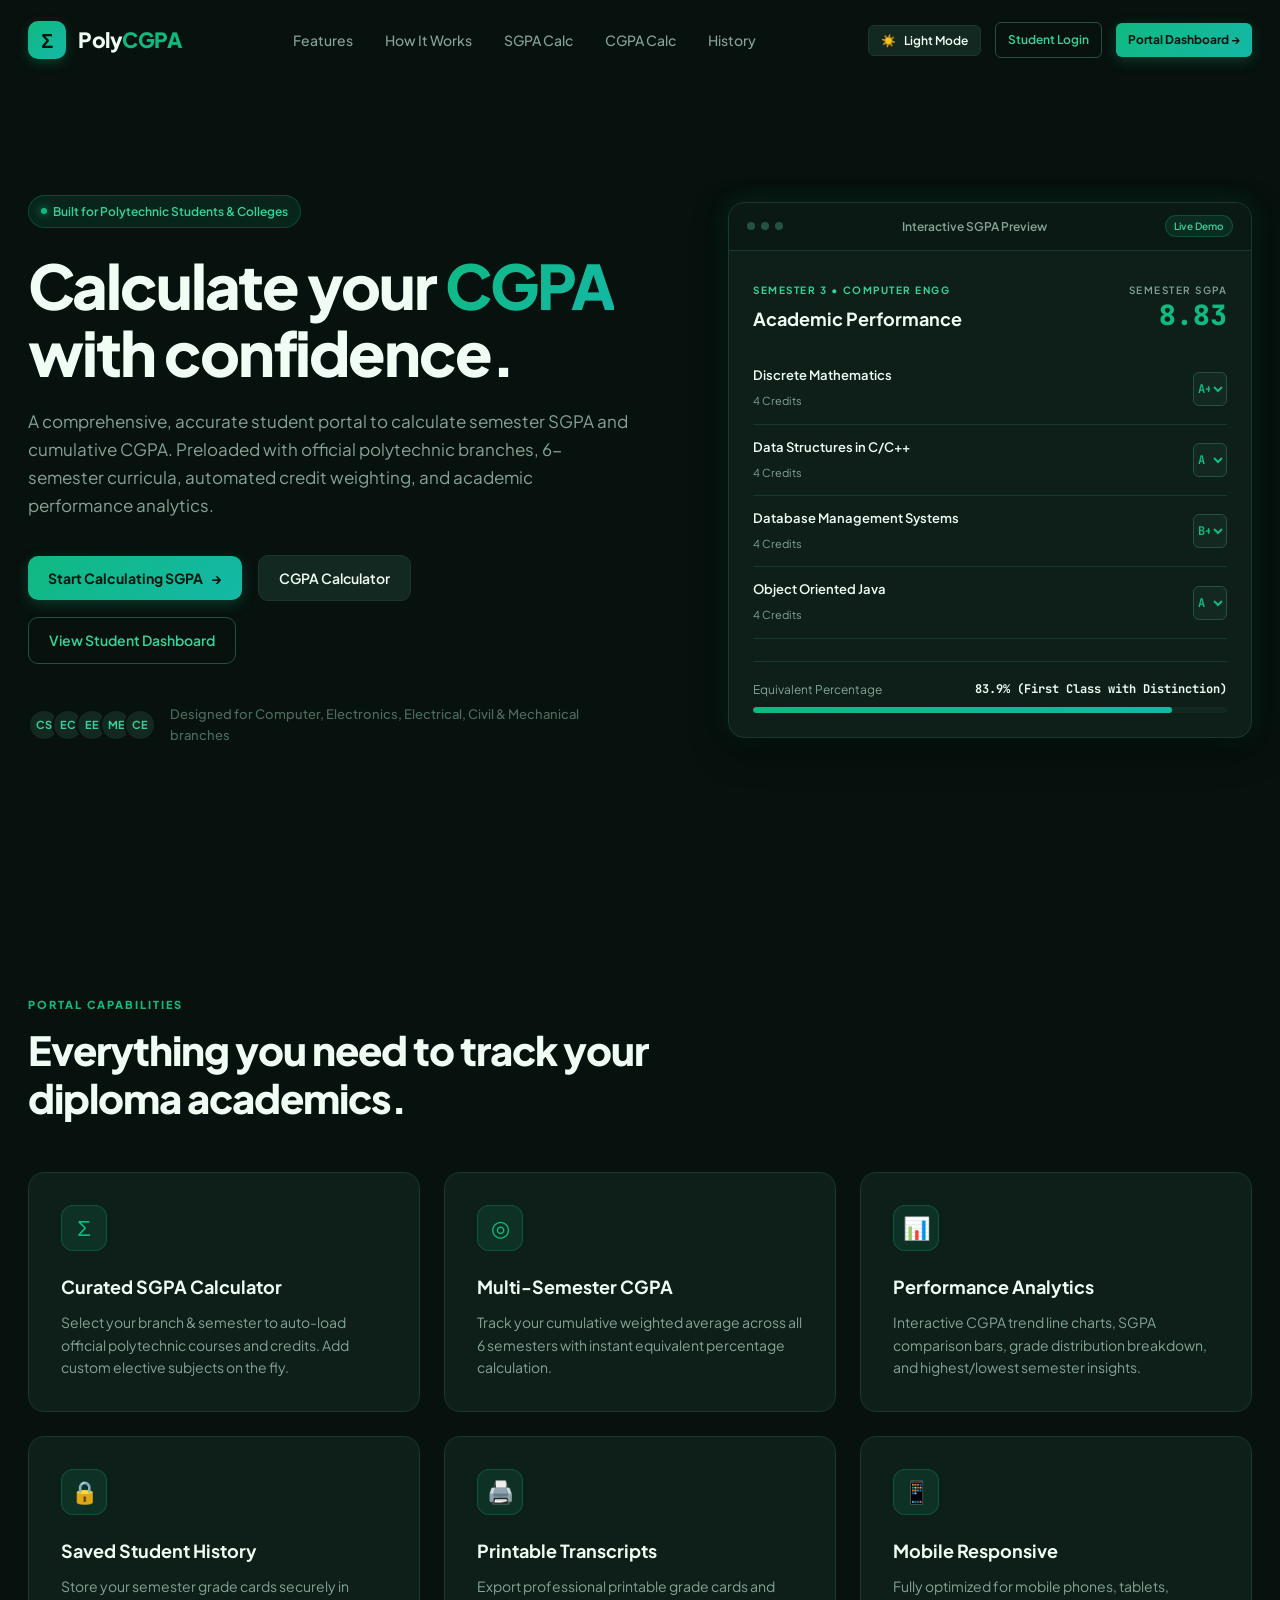
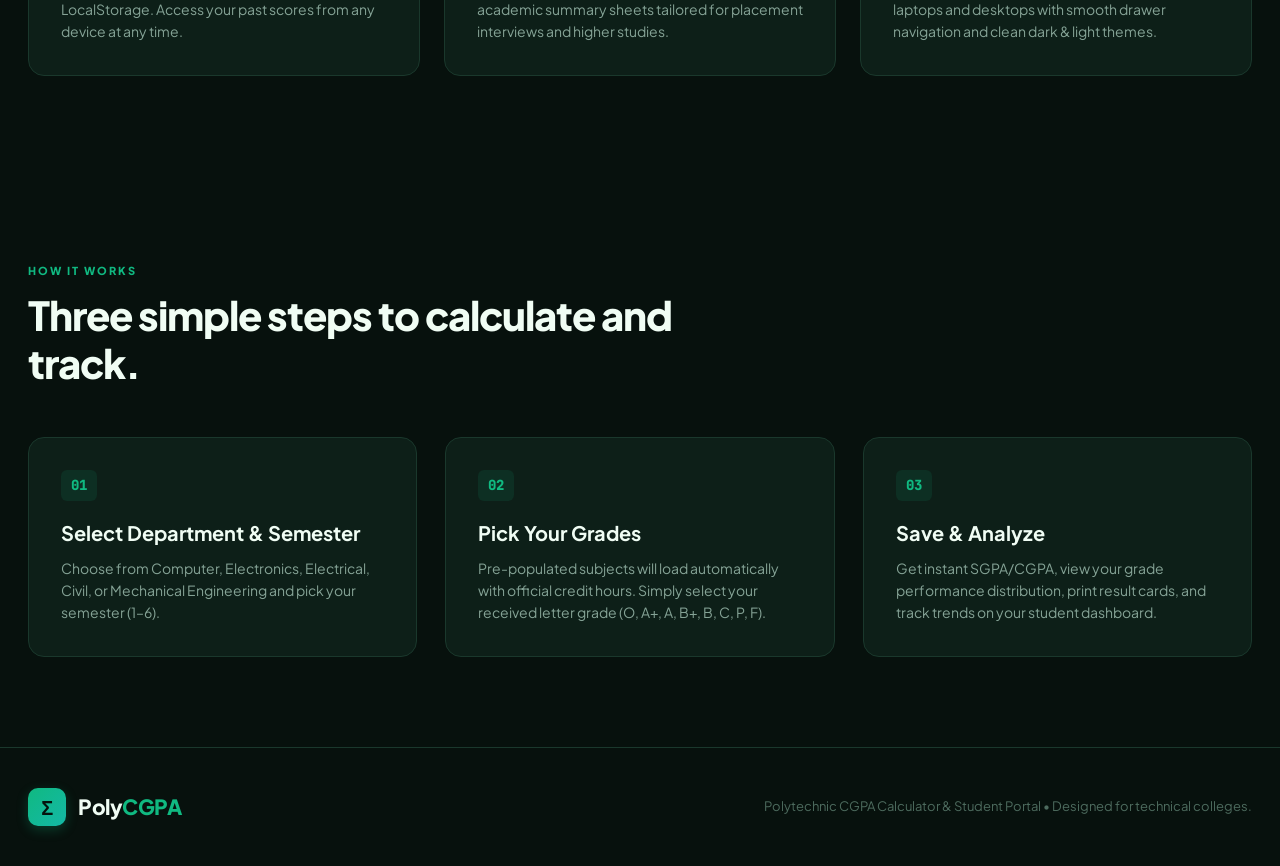
==== index.html @ 3e582099 "Initial commit" ====
<!DOCTYPE html>
<html lang="en">
<head>
    <meta charset="UTF-8">
    <meta name="viewport" content="width=device-width, initial-scale=1.0">
    <title>PolyCGPA — Polytechnic CGPA Calculator & Student Portal</title>
    <link rel="stylesheet" href="css/style.css">
    <link rel="stylesheet" href="css/dashboard.css">
</head>
<body>

    <!-- Navigation -->
    <header class="navbar">
        <a href="index.html" class="logo">
            <span class="logo-icon">Σ</span>
            <span>Poly<span>CGPA</span></span>
        </a>

        <nav>
            <a href="#features">Features</a>
            <a href="#how-it-works">How It Works</a>
            <a href="sgpa.html">SGPA Calc</a>
            <a href="cgpa.html">CGPA Calc</a>
            <a href="history.html">History</a>
        </nav>

        <div class="nav-actions">
            <button class="btn btn-secondary btn-sm theme-toggle-btn" title="Toggle Theme">
                <span>☀️</span> Light
            </button>
            <a href="login.html" class="btn btn-outline btn-sm">
                Student Login
            </a>
            <a href="dashboard.html" class="btn btn-primary btn-sm">
                Portal Dashboard →
            </a>
        </div>
    </header>

    <!-- Hero Section -->
    <main>
        <section class="hero">
            <div class="hero-content">
                <div class="badge">
                    <span class="dot"></span>
                    Built for Polytechnic Students & Colleges
                </div>

                <h1>
                    Calculate your
                    <span>CGPA</span>
                    with confidence.
                </h1>

                <p>
                    A comprehensive, accurate student portal to calculate semester SGPA and cumulative CGPA. 
                    Preloaded with official polytechnic branches, 6-semester curricula, automated credit weighting, 
                    and academic performance analytics.
                </p>

                <div class="hero-buttons">
                    <a href="sgpa.html" class="btn btn-primary">
                        Start Calculating SGPA <span>→</span>
                    </a>
                    <a href="cgpa.html" class="btn btn-secondary">
                        CGPA Calculator
                    </a>
                    <a href="dashboard.html" class="btn btn-outline">
                        View Student Dashboard
                    </a>
                </div>

                <div class="trust">
                    <div class="avatars">
                        <span>CS</span>
                        <span>EC</span>
                        <span>EE</span>
                        <span>ME</span>
                        <span>CE</span>
                    </div>
                    <p>Designed for Computer, Electronics, Electrical, Civil & Mechanical branches</p>
                </div>
            </div>

            <!-- Interactive Live Calculator Preview -->
            <div class="calculator-preview">
                <div class="window-top">
                    <div class="window-dots">
                        <span></span>
                        <span></span>
                        <span></span>
                    </div>
                    <span>Interactive SGPA Preview</span>
                    <span class="badge" style="padding: 2px 8px; font-size: 10px;">Live Demo</span>
                </div>

                <div class="preview-content">
                    <div class="preview-header">
                        <div>
                            <small>SEMESTER 3 • COMPUTER ENGG</small>
                            <h3>Academic Performance</h3>
                        </div>
                        <div class="sgpa">
                            <small>SEMESTER SGPA</small>
                            <strong id="previewSgpaValue">8.83</strong>
                        </div>
                    </div>

                    <div class="preview-subject">
                        <div>
                            <strong>Discrete Mathematics</strong>
                            <small>4 Credits</small>
                        </div>
                        <select class="preview-grade select-grade-preview" data-credits="4" style="background:var(--bg-card); color:var(--accent-emerald); border:1px solid var(--border-highlight); border-radius:6px; cursor:pointer;">
                            <option value="10" selected>A+ (10)</option>
                            <option value="9">A (9)</option>
                            <option value="8">B+ (8)</option>
                            <option value="7">B (7)</option>
                        </select>
                    </div>

                    <div class="preview-subject">
                        <div>
                            <strong>Data Structures in C/C++</strong>
                            <small>4 Credits</small>
                        </div>
                        <select class="preview-grade select-grade-preview" data-credits="4" style="background:var(--bg-card); color:var(--accent-emerald); border:1px solid var(--border-highlight); border-radius:6px; cursor:pointer;">
                            <option value="10">A+ (10)</option>
                            <option value="9" selected>A (9)</option>
                            <option value="8">B+ (8)</option>
                            <option value="7">B (7)</option>
                        </select>
                    </div>

                    <div class="preview-subject">
                        <div>
                            <strong>Database Management Systems</strong>
                            <small>4 Credits</small>
                        </div>
                        <select class="preview-grade select-grade-preview" data-credits="4" style="background:var(--bg-card); color:var(--accent-emerald); border:1px solid var(--border-highlight); border-radius:6px; cursor:pointer;">
                            <option value="10">A+ (10)</option>
                            <option value="9">A (9)</option>
                            <option value="8" selected>B+ (8)</option>
                            <option value="7">B (7)</option>
                        </select>
                    </div>

                    <div class="preview-subject">
                        <div>
                            <strong>Object Oriented Java</strong>
                            <small>4 Credits</small>
                        </div>
                        <select class="preview-grade select-grade-preview" data-credits="4" style="background:var(--bg-card); color:var(--accent-emerald); border:1px solid var(--border-highlight); border-radius:6px; cursor:pointer;">
                            <option value="10">A+ (10)</option>
                            <option value="9" selected>A (9)</option>
                            <option value="8">B+ (8)</option>
                            <option value="7">B (7)</option>
                        </select>
                    </div>

                    <div class="progress-area">
                        <div class="progress-info">
                            <span>Equivalent Percentage</span>
                            <strong id="previewPercentValue">83.9% (First Class with Distinction)</strong>
                        </div>
                        <div class="progress-bar-wrap">
                            <div class="progress-bar-fill" id="previewProgressBar" style="width: 88.3%;"></div>
                        </div>
                    </div>
                </div>
            </div>
        </section>

        <!-- Features Section -->
        <section class="features" id="features">
            <div class="section-heading">
                <span>PORTAL CAPABILITIES</span>
                <h2>Everything you need to track your diploma academics.</h2>
            </div>

            <div class="feature-grid">
                <article class="feature-card">
                    <div class="feature-icon">Σ</div>
                    <h3>Curated SGPA Calculator</h3>
                    <p>Select your branch & semester to auto-load official polytechnic courses and credits. Add custom elective subjects on the fly.</p>
                </article>

                <article class="feature-card">
                    <div class="feature-icon">◎</div>
                    <h3>Multi-Semester CGPA</h3>
                    <p>Track your cumulative weighted average across all 6 semesters with instant equivalent percentage calculation.</p>
                </article>

                <article class="feature-card">
                    <div class="feature-icon">📊</div>
                    <h3>Performance Analytics</h3>
                    <p>Interactive CGPA trend line charts, SGPA comparison bars, grade distribution breakdown, and highest/lowest semester insights.</p>
                </article>

                <article class="feature-card">
                    <div class="feature-icon">🔒</div>
                    <h3>Saved Student History</h3>
                    <p>Store your semester grade cards securely in LocalStorage. Access your past scores from any device at any time.</p>
                </article>

                <article class="feature-card">
                    <div class="feature-icon">🖨️</div>
                    <h3>Printable Transcripts</h3>
                    <p>Export professional printable grade cards and academic summary sheets tailored for placement interviews and higher studies.</p>
                </article>

                <article class="feature-card">
                    <div class="feature-icon">📱</div>
                    <h3>Mobile Responsive</h3>
                    <p>Fully optimized for mobile phones, tablets, laptops and desktops with smooth drawer navigation and clean dark & light themes.</p>
                </article>
            </div>
        </section>

        <!-- How It Works Section -->
        <section class="how-it-works" id="how-it-works">
            <div class="section-heading">
                <span>HOW IT WORKS</span>
                <h2>Three simple steps to calculate and track.</h2>
            </div>

            <div class="steps">
                <div class="step">
                    <div class="step-number">01</div>
                    <h3>Select Department & Semester</h3>
                    <p>Choose from Computer, Electronics, Electrical, Civil, or Mechanical Engineering and pick your semester (1–6).</p>
                </div>

                <div class="step">
                    <div class="step-number">02</div>
                    <h3>Pick Your Grades</h3>
                    <p>Pre-populated subjects will load automatically with official credit hours. Simply select your received letter grade (O, A+, A, B+, B, C, P, F).</p>
                </div>

                <div class="step">
                    <div class="step-number">03</div>
                    <h3>Save & Analyze</h3>
                    <p>Get instant SGPA/CGPA, view your grade performance distribution, print result cards, and track trends on your student dashboard.</p>
                </div>
            </div>
        </section>
    </main>

    <!-- Footer -->
    <footer>
        <div class="logo">
            <span class="logo-icon">Σ</span>
            <span>Poly<span>CGPA</span></span>
        </div>
        <p>Polytechnic CGPA Calculator & Student Portal • Designed for technical colleges.</p>
    </footer>

    <!-- Scripts -->
    <script src="data/departments.js"></script>
    <script src="data/grading.js"></script>
    <script src="data/subjects.js"></script>
    <script src="js/data.js"></script>
    <script src="js/calculator.js"></script>
    <script src="js/auth.js"></script>
    <script src="js/app.js"></script>

    <script>
        // Interactive live preview logic on landing page
        document.querySelectorAll('.select-grade-preview').forEach(select => {
            select.addEventListener('change', updateLandingPreview);
        });

        function updateLandingPreview() {
            let totalCredits = 0;
            let totalPoints = 0;
            document.querySelectorAll('.select-grade-preview').forEach(sel => {
                const credits = parseFloat(sel.getAttribute('data-credits')) || 4;
                const points = parseFloat(sel.value) || 0;
                totalCredits += credits;
                totalPoints += (credits * points);
            });

            const sgpa = (totalPoints / totalCredits).toFixed(2);
            const percent = (sgpa * 9.5).toFixed(1);
            const academicClass = DataService.getClass(sgpa);

            document.getElementById('previewSgpaValue').textContent = sgpa;
            document.getElementById('previewPercentValue').textContent = `${percent}% (${academicClass})`;
            document.getElementById('previewProgressBar').style.width = `${Math.min(100, sgpa * 10)}%`;
        }
    </script>
</body>
</html>
---- css/style.css ----
@import url('https://fonts.googleapis.com/css2?family=Plus+Jakarta+Sans:wght@400;500;600;700;800&family=JetBrains+Mono:wght@500;700&display=swap');

/* =============================================================
   DESIGN TOKENS & COLOR THEME
   Strict Emerald Polytechnic Palette:
   #07110D (Dark Canvas)
   #0D1F18 (Dark Surface & Sidebar)
   #10B981 (Primary Emerald Accent)
   #14B8A6 (Secondary Teal Accent)
   #F0FDF4 (Light Mint Text & Highlights)
============================================================= */

:root {
    --bg-dark: #07110D;
    --bg-surface: #0D1F18;
    --bg-card: #122820;
    --bg-card-hover: #163329;
    --bg-input: #0a1712;
    
    --accent-emerald: #10B981;
    --accent-emerald-light: #34D399;
    --accent-emerald-glow: rgba(16, 185, 129, 0.25);
    --accent-teal: #14B8A6;
    --accent-teal-glow: rgba(20, 184, 166, 0.2);
    
    --text-main: #F0FDF4;
    --text-muted: #85A396;
    --text-dim: #4D6B5E;
    
    --border-color: #1A382C;
    --border-highlight: #245240;
    
    --success: #10B981;
    --warning: #F59E0B;
    --danger: #EF4444;
    --info: #14B8A6;

    --font-main: 'Plus Jakarta Sans', -apple-system, BlinkMacSystemFont, sans-serif;
    --font-mono: 'JetBrains Mono', monospace;
    --radius-sm: 6px;
    --radius-md: 10px;
    --radius-lg: 16px;
    --radius-full: 9999px;
    --shadow-card: 0 12px 36px -4px rgba(0, 0, 0, 0.6);
    --shadow-glow: 0 0 25px rgba(16, 185, 129, 0.15);
}

[data-theme="light"] {
    --bg-dark: #F4FBF7;
    --bg-surface: #FFFFFF;
    --bg-card: #EAF7EE;
    --bg-card-hover: #DCF2E4;
    --bg-input: #FFFFFF;
    
    --accent-emerald: #059669;
    --accent-emerald-light: #10B981;
    --accent-emerald-glow: rgba(5, 150, 105, 0.15);
    --accent-teal: #0D9488;
    
    --text-main: #062C1B;
    --text-muted: #2E5C49;
    --text-dim: #608F7A;
    
    --border-color: #CFE9D8;
    --border-highlight: #A3D8B6;
    --shadow-card: 0 10px 25px rgba(6, 44, 27, 0.08);
}

/* =============================================================
   RESET & BASE
============================================================= */

* {
    margin: 0;
    padding: 0;
    box-sizing: border-box;
}

html {
    scroll-behavior: smooth;
}

body {
    font-family: var(--font-main);
    background-color: var(--bg-dark);
    color: var(--text-main);
    line-height: 1.6;
    min-height: 100vh;
    overflow-x: hidden;
    -webkit-font-smoothing: antialiased;
}

a {
    color: inherit;
    text-decoration: none;
}

button, input, select, textarea {
    font-family: inherit;
}

/* =============================================================
   SHARED BUTTONS & BADGES
============================================================= */

.btn {
    display: inline-flex;
    align-items: center;
    justify-content: center;
    gap: 8px;
    font-weight: 600;
    font-size: 14px;
    padding: 11px 20px;
    border-radius: var(--radius-md);
    cursor: pointer;
    border: none;
    transition: all 0.2s cubic-bezier(0.16, 1, 0.3, 1);
}

.btn-primary {
    background: linear-gradient(135deg, var(--accent-emerald), var(--accent-teal));
    color: #04140D;
    font-weight: 700;
    box-shadow: 0 4px 14px var(--accent-emerald-glow);
}

.btn-primary:hover {
    transform: translateY(-2px);
    box-shadow: 0 6px 20px var(--accent-emerald-glow);
    filter: brightness(1.08);
}

.btn-secondary {
    background: var(--bg-card);
    color: var(--text-main);
    border: 1px solid var(--border-color);
}

.btn-secondary:hover {
    background: var(--bg-card-hover);
    border-color: var(--border-highlight);
    color: var(--text-main);
}

.btn-outline {
    background: transparent;
    color: var(--accent-emerald-light);
    border: 1px solid var(--border-highlight);
}

.btn-outline:hover {
    background: rgba(16, 185, 129, 0.1);
    border-color: var(--accent-emerald);
}

.btn-danger {
    background: rgba(239, 68, 68, 0.15);
    color: #F87171;
    border: 1px solid rgba(239, 68, 68, 0.3);
}

.btn-danger:hover {
    background: rgba(239, 68, 68, 0.25);
    border-color: #EF4444;
}

.btn-sm {
    padding: 7px 12px;
    font-size: 12px;
    border-radius: var(--radius-sm);
}

.badge {
    display: inline-flex;
    align-items: center;
    gap: 6px;
    padding: 6px 12px;
    border-radius: var(--radius-full);
    font-size: 12px;
    font-weight: 600;
    background: rgba(16, 185, 129, 0.12);
    border: 1px solid rgba(16, 185, 129, 0.25);
    color: var(--accent-emerald-light);
}

.badge .dot {
    width: 6px;
    height: 6px;
    border-radius: 50%;
    background: var(--accent-emerald);
    box-shadow: 0 0 8px var(--accent-emerald);
}

/* =============================================================
   LANDING NAVBAR
============================================================= */

.navbar {
    width: 100%;
    max-width: 1280px;
    margin: 0 auto;
    height: 80px;
    display: flex;
    align-items: center;
    justify-content: space-between;
    padding: 0 28px;
    position: relative;
    z-index: 50;
}

.logo {
    display: flex;
    align-items: center;
    gap: 12px;
    font-size: 21px;
    font-weight: 800;
    letter-spacing: -0.5px;
    color: var(--text-main);
}

.logo-icon {
    width: 38px;
    height: 38px;
    display: flex;
    align-items: center;
    justify-content: center;
    border-radius: 10px;
    background: linear-gradient(135deg, var(--accent-emerald), var(--accent-teal));
    color: #04140D;
    font-size: 20px;
    font-weight: 900;
    box-shadow: 0 4px 12px var(--accent-emerald-glow);
}

.logo span span {
    color: var(--accent-emerald);
}

.navbar nav {
    display: flex;
    align-items: center;
    gap: 32px;
}

.navbar nav a {
    color: var(--text-muted);
    font-size: 14px;
    font-weight: 500;
    transition: color 0.2s;
}

.navbar nav a:hover {
    color: var(--text-main);
}

.nav-actions {
    display: flex;
    align-items: center;
    gap: 14px;
}

/* =============================================================
   HERO SECTION
============================================================= */

.hero {
    max-width: 1280px;
    min-height: calc(100vh - 80px);
    margin: 0 auto;
    padding: 40px 28px 80px;
    display: grid;
    grid-template-columns: 1.1fr 0.9fr;
    align-items: center;
    gap: 60px;
}

.hero-content {
    max-width: 600px;
}

.hero h1 {
    margin-top: 24px;
    font-size: clamp(40px, 4.8vw, 62px);
    font-weight: 800;
    line-height: 1.1;
    letter-spacing: -2px;
    color: var(--text-main);
}

.hero h1 span {
    background: linear-gradient(135deg, var(--accent-emerald), var(--accent-teal));
    -webkit-background-clip: text;
    -webkit-text-fill-color: transparent;
}

.hero-content > p {
    margin-top: 20px;
    color: var(--text-muted);
    font-size: 17px;
    line-height: 1.65;
}

.hero-buttons {
    margin-top: 36px;
    display: flex;
    align-items: center;
    gap: 16px;
    flex-wrap: wrap;
}

.trust {
    display: flex;
    align-items: center;
    margin-top: 40px;
    gap: 14px;
}

.trust p {
    color: var(--text-dim);
    font-size: 13px;
    font-weight: 500;
}

.avatars {
    display: flex;
}

.avatars span {
    width: 32px;
    height: 32px;
    margin-left: -8px;
    display: flex;
    align-items: center;
    justify-content: center;
    border: 2px solid var(--bg-dark);
    border-radius: 50%;
    background: var(--bg-card);
    color: var(--accent-emerald-light);
    font-size: 11px;
    font-weight: 700;
}

.avatars span:first-child {
    margin-left: 0;
}

/* =============================================================
   CALCULATOR PREVIEW WIDGET
============================================================= */

.calculator-preview {
    width: 100%;
    border: 1px solid var(--border-color);
    border-radius: var(--radius-lg);
    overflow: hidden;
    background: var(--bg-surface);
    box-shadow: var(--shadow-card), var(--shadow-glow);
    position: relative;
}

.window-top {
    height: 48px;
    display: flex;
    align-items: center;
    justify-content: space-between;
    padding: 0 18px;
    border-bottom: 1px solid var(--border-color);
    background: rgba(7, 17, 13, 0.4);
    color: var(--text-muted);
    font-size: 12px;
    font-weight: 600;
}

.window-dots {
    display: flex;
    gap: 6px;
}

.window-dots span {
    width: 8px;
    height: 8px;
    border-radius: 50%;
    background: var(--border-highlight);
}

.preview-content {
    padding: 24px;
}

.preview-header {
    display: flex;
    justify-content: space-between;
    align-items: flex-start;
    margin-bottom: 20px;
}

.preview-header small {
    color: var(--accent-emerald-light);
    font-size: 10px;
    font-weight: 700;
    letter-spacing: 1.5px;
}

.preview-header h3 {
    margin-top: 4px;
    font-size: 18px;
    font-weight: 700;
}

.sgpa {
    text-align: right;
}

.sgpa small {
    color: var(--text-muted);
    font-size: 10px;
    font-weight: 600;
}

.sgpa strong {
    display: block;
    color: var(--accent-emerald);
    font-family: var(--font-mono);
    font-size: 28px;
    font-weight: 800;
    line-height: 1;
}

.preview-subject {
    display: flex;
    justify-content: space-between;
    align-items: center;
    padding: 12px 0;
    border-bottom: 1px solid var(--border-color);
}

.preview-subject:last-of-type {
    border-bottom: none;
}

.preview-subject strong {
    display: block;
    font-size: 13px;
    font-weight: 600;
}

.preview-subject small {
    color: var(--text-muted);
    font-size: 11px;
}

.preview-grade {
    width: 34px;
    height: 34px;
    display: flex;
    align-items: center;
    justify-content: center;
    border-radius: 8px;
    background: var(--bg-card);
    border: 1px solid var(--border-highlight);
    color: var(--accent-emerald);
    font-family: var(--font-mono);
    font-size: 12px;
    font-weight: 700;
}

.progress-area {
    margin-top: 22px;
    padding-top: 18px;
    border-top: 1px solid var(--border-color);
}

.progress-info {
    display: flex;
    justify-content: space-between;
    color: var(--text-muted);
    font-size: 12px;
}

.progress-info strong {
    color: var(--text-main);
    font-family: var(--font-mono);
}

.progress-bar-wrap {
    height: 6px;
    margin-top: 8px;
    overflow: hidden;
    border-radius: var(--radius-full);
    background: var(--bg-card);
}

.progress-bar-fill {
    height: 100%;
    border-radius: var(--radius-full);
    background: linear-gradient(90deg, var(--accent-emerald), var(--accent-teal));
    transition: width 0.6s ease;
}

/* =============================================================
   SECTIONS: FEATURES & HOW IT WORKS
============================================================= */

.features, .how-it-works {
    max-width: 1280px;
    margin: 0 auto;
    padding: 90px 28px;
}

.section-heading {
    max-width: 650px;
    margin-bottom: 50px;
}

.section-heading > span {
    color: var(--accent-emerald);
    font-size: 11px;
    font-weight: 800;
    letter-spacing: 2px;
}

.section-heading h2 {
    margin-top: 10px;
    font-size: clamp(28px, 3.5vw, 40px);
    font-weight: 800;
    letter-spacing: -1px;
    line-height: 1.2;
}

.feature-grid {
    display: grid;
    grid-template-columns: repeat(3, 1fr);
    gap: 24px;
}

.feature-card {
    padding: 32px;
    border: 1px solid var(--border-color);
    border-radius: var(--radius-lg);
    background: var(--bg-surface);
    transition: all 0.25s ease;
}

.feature-card:hover {
    transform: translateY(-4px);
    border-color: var(--border-highlight);
    box-shadow: var(--shadow-glow);
}

.feature-icon {
    width: 46px;
    height: 46px;
    display: flex;
    align-items: center;
    justify-content: center;
    margin-bottom: 22px;
    border-radius: 12px;
    background: rgba(16, 185, 129, 0.12);
    border: 1px solid rgba(16, 185, 129, 0.25);
    color: var(--accent-emerald);
    font-size: 22px;
}

.feature-card h3 {
    font-size: 18px;
    font-weight: 700;
    margin-bottom: 10px;
}

.feature-card p {
    color: var(--text-muted);
    font-size: 14px;
    line-height: 1.6;
}

.steps {
    display: grid;
    grid-template-columns: repeat(3, 1fr);
    gap: 28px;
}

.step {
    padding: 32px;
    border-radius: var(--radius-lg);
    background: var(--bg-surface);
    border: 1px solid var(--border-color);
    position: relative;
}

.step-number {
    font-family: var(--font-mono);
    font-size: 14px;
    font-weight: 800;
    color: var(--accent-emerald);
    margin-bottom: 16px;
    display: inline-block;
    padding: 4px 10px;
    background: rgba(16, 185, 129, 0.1);
    border-radius: var(--radius-sm);
}

.step h3 {
    font-size: 20px;
    font-weight: 700;
    margin-bottom: 8px;
}

.step p {
    color: var(--text-muted);
    font-size: 14px;
}

/* =============================================================
   FOOTER
============================================================= */

footer {
    max-width: 1280px;
    margin: 0 auto;
    padding: 40px 28px;
    display: flex;
    align-items: center;
    justify-content: space-between;
    border-top: 1px solid var(--border-color);
}

footer p {
    color: var(--text-dim);
    font-size: 13px;
}

/* =============================================================
   TOAST NOTIFICATIONS
============================================================= */

.toast-container {
    position: fixed;
    bottom: 24px;
    right: 24px;
    z-index: 9999;
    display: flex;
    flex-direction: column;
    gap: 10px;
    pointer-events: none;
}

.toast {
    display: flex;
    align-items: center;
    gap: 12px;
    padding: 12px 18px;
    border-radius: var(--radius-md);
    background: var(--bg-card);
    border: 1px solid var(--border-highlight);
    color: var(--text-main);
    box-shadow: var(--shadow-card);
    font-size: 13px;
    font-weight: 600;
    transform: translateY(20px);
    opacity: 0;
    transition: all 0.25s ease;
    pointer-events: auto;
}

.toast.show {
    transform: translateY(0);
    opacity: 1;
}

.toast-success .toast-icon { color: var(--accent-emerald); }
.toast-error .toast-icon { color: var(--danger); }
.toast-warning .toast-icon { color: var(--warning); }
.toast-info .toast-icon { color: var(--info); }

/* =============================================================
   RESPONSIVE (Landing)
============================================================= */

@media (max-width: 960px) {
    .hero {
        grid-template-columns: 1fr;
        padding-top: 30px;
        gap: 40px;
    }
    
    .feature-grid, .steps {
        grid-template-columns: 1fr;
    }
    
    .navbar nav {
        display: none;
    }
}

@media (max-width: 600px) {
    .navbar {
        padding: 0 18px;
    }
    .hero {
        padding: 20px 18px 60px;
    }
    footer {
        flex-direction: column;
        gap: 16px;
        text-align: center;
    }
}
---- css/dashboard.css ----
/* =============================================================
   STUDENT PORTAL & DASHBOARD STYLING
============================================================= */

.portal-layout {
    display: flex;
    min-height: 100vh;
    background-color: var(--bg-dark);
}

/* =============================================================
   SIDEBAR NAVIGATION
============================================================= */

.portal-sidebar {
    width: 260px;
    background-color: var(--bg-surface);
    border-right: 1px solid var(--border-color);
    display: flex;
    flex-direction: column;
    justify-content: space-between;
    position: sticky;
    top: 0;
    height: 100vh;
    z-index: 100;
    transition: transform 0.3s cubic-bezier(0.16, 1, 0.3, 1);
}

.sidebar-header {
    padding: 24px 20px;
    border-bottom: 1px solid var(--border-color);
}

.sidebar-menu {
    padding: 20px 14px;
    flex: 1;
    overflow-y: auto;
    display: flex;
    flex-direction: column;
    gap: 6px;
}

.sidebar-menu-title {
    font-size: 11px;
    font-weight: 800;
    letter-spacing: 1.5px;
    color: var(--text-dim);
    padding: 8px 12px 4px;
    text-transform: uppercase;
}

.sidebar-link {
    display: flex;
    align-items: center;
    gap: 12px;
    padding: 11px 14px;
    border-radius: var(--radius-md);
    color: var(--text-muted);
    font-size: 14px;
    font-weight: 600;
    transition: all 0.2s ease;
}

.sidebar-link .link-icon {
    font-size: 18px;
    display: flex;
    align-items: center;
    justify-content: center;
    width: 24px;
}

.sidebar-link:hover {
    background: var(--bg-card);
    color: var(--text-main);
}

.sidebar-link.active {
    background: linear-gradient(135deg, rgba(16, 185, 129, 0.15), rgba(20, 184, 166, 0.08));
    color: var(--accent-emerald);
    border: 1px solid rgba(16, 185, 129, 0.3);
}

.sidebar-footer {
    padding: 18px 14px;
    border-top: 1px solid var(--border-color);
    background: rgba(7, 17, 13, 0.5);
}

.student-badge-card {
    display: flex;
    align-items: center;
    gap: 12px;
    padding: 8px;
    border-radius: var(--radius-md);
    background: var(--bg-card);
    border: 1px solid var(--border-color);
    cursor: pointer;
}

.student-badge-card:hover {
    border-color: var(--border-highlight);
}

.user-avatar {
    width: 38px;
    height: 38px;
    border-radius: 50%;
    background: linear-gradient(135deg, var(--accent-emerald), var(--accent-teal));
    color: #04140D;
    display: flex;
    align-items: center;
    justify-content: center;
    font-weight: 800;
    font-size: 14px;
    flex-shrink: 0;
}

.student-badge-info {
    overflow: hidden;
}

.student-badge-info strong {
    display: block;
    font-size: 13px;
    font-weight: 700;
    white-space: nowrap;
    overflow: hidden;
    text-overflow: ellipsis;
}

.student-badge-info small {
    display: block;
    font-size: 11px;
    color: var(--text-muted);
    white-space: nowrap;
    overflow: hidden;
    text-overflow: ellipsis;
}

/* =============================================================
   MAIN VIEWPORT & TOPBAR
============================================================= */

.portal-main {
    flex: 1;
    display: flex;
    flex-direction: column;
    min-width: 0;
}

.portal-topbar {
    height: 72px;
    padding: 0 32px;
    background: var(--bg-surface);
    border-bottom: 1px solid var(--border-color);
    display: flex;
    align-items: center;
    justify-content: space-between;
    position: sticky;
    top: 0;
    z-index: 90;
}

.topbar-left {
    display: flex;
    align-items: center;
    gap: 16px;
}

.topbar-title h2 {
    font-size: 18px;
    font-weight: 800;
    letter-spacing: -0.3px;
}

.topbar-title p {
    font-size: 12px;
    color: var(--text-muted);
}

.mobile-toggle-btn {
    display: none;
    background: transparent;
    border: 1px solid var(--border-color);
    color: var(--text-main);
    width: 38px;
    height: 38px;
    border-radius: var(--radius-md);
    cursor: pointer;
    align-items: center;
    justify-content: center;
    font-size: 18px;
}

.topbar-actions {
    display: flex;
    align-items: center;
    gap: 12px;
}

.portal-content {
    padding: 32px;
    flex: 1;
    max-width: 1300px;
    width: 100%;
    margin: 0 auto;
}

/* =============================================================
   METRICS & STATS GRID
============================================================= */

.stats-grid {
    display: grid;
    grid-template-columns: repeat(4, 1fr);
    gap: 20px;
    margin-bottom: 28px;
}

.stat-card {
    background: var(--bg-surface);
    border: 1px solid var(--border-color);
    border-radius: var(--radius-lg);
    padding: 22px;
    display: flex;
    flex-direction: column;
    justify-content: space-between;
    transition: transform 0.2s ease, border-color 0.2s ease;
}

.stat-card:hover {
    transform: translateY(-2px);
    border-color: var(--border-highlight);
}

.stat-card-header {
    display: flex;
    align-items: center;
    justify-content: space-between;
    margin-bottom: 12px;
}

.stat-label {
    font-size: 12px;
    font-weight: 700;
    color: var(--text-muted);
    text-transform: uppercase;
    letter-spacing: 0.5px;
}

.stat-icon {
    width: 32px;
    height: 32px;
    border-radius: 8px;
    display: flex;
    align-items: center;
    justify-content: center;
    font-size: 16px;
    background: rgba(16, 185, 129, 0.1);
    color: var(--accent-emerald);
}

.stat-value {
    font-size: 32px;
    font-weight: 800;
    font-family: var(--font-mono);
    color: var(--text-main);
    line-height: 1.1;
}

.stat-value.highlight {
    color: var(--accent-emerald);
}

.stat-foot {
    margin-top: 10px;
    font-size: 12px;
    color: var(--text-muted);
    display: flex;
    align-items: center;
    gap: 6px;
}

.stat-foot .trend-up {
    color: var(--accent-emerald-light);
    font-weight: 700;
}

/* =============================================================
   ACADEMIC PROGRESS BAR CARD
============================================================= */

.progress-banner-card {
    background: linear-gradient(135deg, rgba(16, 185, 129, 0.08), rgba(20, 184, 166, 0.04)), var(--bg-surface);
    border: 1px solid rgba(16, 185, 129, 0.25);
    border-radius: var(--radius-lg);
    padding: 24px;
    margin-bottom: 28px;
}

.progress-banner-header {
    display: flex;
    justify-content: space-between;
    align-items: center;
    margin-bottom: 14px;
}

.progress-banner-header h3 {
    font-size: 16px;
    font-weight: 700;
}

.progress-banner-bar {
    height: 10px;
    background: var(--bg-card);
    border-radius: var(--radius-full);
    overflow: hidden;
    position: relative;
}

.progress-banner-fill {
    height: 100%;
    background: linear-gradient(90deg, var(--accent-emerald), var(--accent-teal));
    border-radius: var(--radius-full);
    transition: width 0.8s cubic-bezier(0.16, 1, 0.3, 1);
}

.progress-semesters-labels {
    display: flex;
    justify-content: space-between;
    margin-top: 10px;
    font-size: 11px;
    font-weight: 600;
    color: var(--text-muted);
}

.progress-semesters-labels span.completed {
    color: var(--accent-emerald);
}

/* =============================================================
   PORTAL CARDS & TABLES
============================================================= */

.content-card {
    background: var(--bg-surface);
    border: 1px solid var(--border-color);
    border-radius: var(--radius-lg);
    padding: 26px;
    margin-bottom: 28px;
}

.card-header-flex {
    display: flex;
    align-items: center;
    justify-content: space-between;
    margin-bottom: 22px;
    flex-wrap: wrap;
    gap: 12px;
}

.card-title {
    font-size: 17px;
    font-weight: 700;
}

.card-subtitle {
    font-size: 13px;
    color: var(--text-muted);
    margin-top: 2px;
}

/* Data Table */
.table-responsive {
    overflow-x: auto;
    width: 100%;
}

.data-table {
    width: 100%;
    border-collapse: collapse;
    text-align: left;
    font-size: 14px;
}

.data-table th {
    padding: 12px 16px;
    background: var(--bg-input);
    color: var(--text-muted);
    font-weight: 700;
    font-size: 12px;
    text-transform: uppercase;
    letter-spacing: 0.5px;
    border-bottom: 1px solid var(--border-color);
}

.data-table td {
    padding: 14px 16px;
    border-bottom: 1px solid var(--border-color);
    color: var(--text-main);
}

.data-table tr:hover td {
    background: rgba(16, 185, 129, 0.03);
}

.badge-grade {
    display: inline-block;
    padding: 4px 10px;
    border-radius: var(--radius-sm);
    font-family: var(--font-mono);
    font-size: 12px;
    font-weight: 700;
    text-align: center;
}

/* Grade Colors */
.grade-O, .grade-A_PLUS { background: rgba(16, 185, 129, 0.15); color: #10B981; border: 1px solid rgba(16, 185, 129, 0.3); }
.grade-A { background: rgba(20, 184, 166, 0.15); color: #14B8A6; border: 1px solid rgba(20, 184, 166, 0.3); }
.grade-B_PLUS { background: rgba(6, 182, 212, 0.15); color: #06B6D4; border: 1px solid rgba(6, 182, 212, 0.3); }
.grade-B { background: rgba(59, 130, 246, 0.15); color: #60A5FA; border: 1px solid rgba(59, 130, 246, 0.3); }
.grade-C { background: rgba(245, 158, 11, 0.15); color: #F59E0B; border: 1px solid rgba(245, 158, 11, 0.3); }
.grade-P, .grade-D { background: rgba(234, 179, 8, 0.15); color: #FACC15; border: 1px solid rgba(234, 179, 8, 0.3); }
.grade-F { background: rgba(239, 68, 68, 0.15); color: #EF4444; border: 1px solid rgba(239, 68, 68, 0.3); }

/* =============================================================
   SELECTION BAR (Department & Semester)
============================================================= */

.selection-bar {
    display: grid;
    grid-template-columns: 1fr 1fr;
    gap: 18px;
    padding: 20px;
    background: var(--bg-card);
    border-radius: var(--radius-lg);
    border: 1px solid var(--border-color);
    margin-bottom: 24px;
}

.selection-bar label {
    display: block;
    font-size: 12px;
    font-weight: 700;
    color: var(--text-muted);
    text-transform: uppercase;
    letter-spacing: 0.5px;
    margin-bottom: 8px;
}

/* Calculator Table Inputs */
.calc-table-wrap {
    margin-top: 14px;
}

.table-subject-input {
    width: 100%;
    padding: 8px 12px;
    background: var(--bg-input);
    border: 1px solid var(--border-color);
    border-radius: var(--radius-sm);
    color: var(--text-main);
    font-size: 13px;
}

.table-subject-input:focus {
    outline: none;
    border-color: var(--accent-emerald);
}

.calc-actions-bar {
    display: flex;
    justify-content: space-between;
    align-items: center;
    margin-top: 24px;
    flex-wrap: wrap;
    gap: 14px;
}

/* =============================================================
   RESULT SUMMARY CARD (Modal & Embedded)
============================================================= */

.result-card-container {
    background: var(--bg-card);
    border: 1px solid rgba(16, 185, 129, 0.3);
    border-radius: var(--radius-lg);
    padding: 28px;
    box-shadow: var(--shadow-card), 0 0 30px rgba(16, 185, 129, 0.1);
}

.result-hero {
    text-align: center;
    padding-bottom: 24px;
    border-bottom: 1px solid var(--border-color);
    margin-bottom: 24px;
}

.result-hero small {
    font-size: 12px;
    font-weight: 800;
    letter-spacing: 2px;
    color: var(--accent-emerald);
    text-transform: uppercase;
}

.result-hero .result-score {
    font-size: 54px;
    font-weight: 900;
    font-family: var(--font-mono);
    color: var(--text-main);
    margin: 8px 0;
    line-height: 1;
}

.result-hero .result-class {
    display: inline-block;
    padding: 4px 14px;
    background: rgba(16, 185, 129, 0.15);
    color: var(--accent-emerald);
    border-radius: var(--radius-full);
    font-size: 13px;
    font-weight: 700;
}

.result-grid-summary {
    display: grid;
    grid-template-columns: repeat(3, 1fr);
    gap: 14px;
    margin-bottom: 24px;
    text-align: center;
}

.result-stat-box {
    background: var(--bg-surface);
    padding: 14px;
    border-radius: var(--radius-md);
    border: 1px solid var(--border-color);
}

.result-stat-box span {
    display: block;
    font-size: 11px;
    color: var(--text-muted);
    font-weight: 600;
    text-transform: uppercase;
}

.result-stat-box strong {
    font-size: 18px;
    font-weight: 800;
    font-family: var(--font-mono);
}

.grade-dist-bar {
    margin-bottom: 24px;
}

.grade-dist-bar h4 {
    font-size: 13px;
    font-weight: 700;
    margin-bottom: 12px;
    color: var(--text-muted);
}

.dist-row {
    display: flex;
    align-items: center;
    gap: 12px;
    margin-bottom: 8px;
    font-size: 12px;
}

.dist-label {
    width: 32px;
    font-weight: 700;
    font-family: var(--font-mono);
}

.dist-track {
    flex: 1;
    height: 8px;
    background: var(--bg-surface);
    border-radius: var(--radius-full);
    overflow: hidden;
}

.dist-fill {
    height: 100%;
    background: var(--accent-emerald);
    border-radius: var(--radius-full);
}

.dist-count {
    width: 24px;
    text-align: right;
    color: var(--text-muted);
    font-weight: 700;
}

/* =============================================================
   ANALYTICS & CHARTS
============================================================= */

.analytics-charts-grid {
    display: grid;
    grid-template-columns: 1.2fr 0.8fr;
    gap: 24px;
    margin-bottom: 28px;
}

.chart-wrapper {
    position: relative;
    width: 100%;
    min-height: 280px;
    display: flex;
    align-items: center;
    justify-content: center;
}

canvas.analytics-canvas {
    width: 100% !important;
    height: 280px !important;
}

/* =============================================================
   MODAL COMPONENT
============================================================= */

.modal {
    position: fixed;
    top: 0;
    left: 0;
    width: 100vw;
    height: 100vh;
    background: rgba(4, 12, 9, 0.75);
    backdrop-filter: blur(6px);
    z-index: 1000;
    display: none;
    align-items: center;
    justify-content: center;
    padding: 20px;
}

.modal.active {
    display: flex;
}

.modal-dialog {
    background: var(--bg-surface);
    border: 1px solid var(--border-highlight);
    border-radius: var(--radius-lg);
    box-shadow: var(--shadow-card), var(--shadow-glow);
    max-width: 580px;
    width: 100%;
    max-height: 90vh;
    overflow-y: auto;
    position: relative;
    animation: modalPop 0.25s cubic-bezier(0.16, 1, 0.3, 1);
}

@keyframes modalPop {
    from { transform: scale(0.94); opacity: 0; }
    to { transform: scale(1); opacity: 1; }
}

.modal-header {
    padding: 20px 24px;
    border-bottom: 1px solid var(--border-color);
    display: flex;
    align-items: center;
    justify-content: space-between;
}

.modal-header h3 {
    font-size: 17px;
    font-weight: 700;
}

.modal-close-btn {
    background: transparent;
    border: none;
    color: var(--text-muted);
    font-size: 20px;
    cursor: pointer;
}

.modal-close-btn:hover {
    color: var(--text-main);
}

.modal-body {
    padding: 24px;
}

.modal-footer {
    padding: 16px 24px;
    border-top: 1px solid var(--border-color);
    display: flex;
    justify-content: flex-end;
    gap: 12px;
    background: rgba(7, 17, 13, 0.4);
}

/* Sidebar Backdrop */
.sidebar-backdrop {
    display: none;
    position: fixed;
    top: 0;
    left: 0;
    width: 100vw;
    height: 100vh;
    background: rgba(0, 0, 0, 0.6);
    z-index: 95;
}

.sidebar-backdrop.show {
    display: block;
}

/* =============================================================
   PRINT STYLES (@media print)
============================================================= */

@media print {
    body {
        background: #FFFFFF !important;
        color: #000000 !important;
    }
    .portal-sidebar, .portal-topbar, .btn, .calc-actions-bar, .no-print, .selection-bar {
        display: none !important;
    }
    .portal-main, .portal-content {
        padding: 0 !important;
        margin: 0 !important;
        max-width: 100% !important;
    }
    .content-card, .result-card-container {
        border: 1px solid #CCCCCC !important;
        background: #FFFFFF !important;
        box-shadow: none !important;
        color: #000000 !important;
    }
    .data-table th, .data-table td {
        color: #000000 !important;
        border-bottom: 1px solid #DDDDDD !important;
        background: #FFFFFF !important;
    }
    .result-hero .result-score {
        color: #059669 !important;
    }
    .print-header {
        display: block !important;
        text-align: center;
        margin-bottom: 20px;
        padding-bottom: 10px;
        border-bottom: 2px solid #333333;
    }
}

.print-header {
    display: none;
}

/* =============================================================
   RESPONSIVE (Portal)
============================================================= */

@media (max-width: 1024px) {
    .stats-grid {
        grid-template-columns: repeat(2, 1fr);
    }
    .analytics-charts-grid {
        grid-template-columns: 1fr;
    }
}

@media (max-width: 768px) {
    .portal-sidebar {
        position: fixed;
        left: 0;
        top: 0;
        transform: translateX(-100%);
    }
    .portal-sidebar.open {
        transform: translateX(0);
    }
    .mobile-toggle-btn {
        display: flex;
    }
    .portal-topbar {
        padding: 0 18px;
    }
    .portal-content {
        padding: 20px 16px;
    }
    .stats-grid {
        grid-template-columns: 1fr;
    }
    .selection-bar {
        grid-template-columns: 1fr;
    }
}
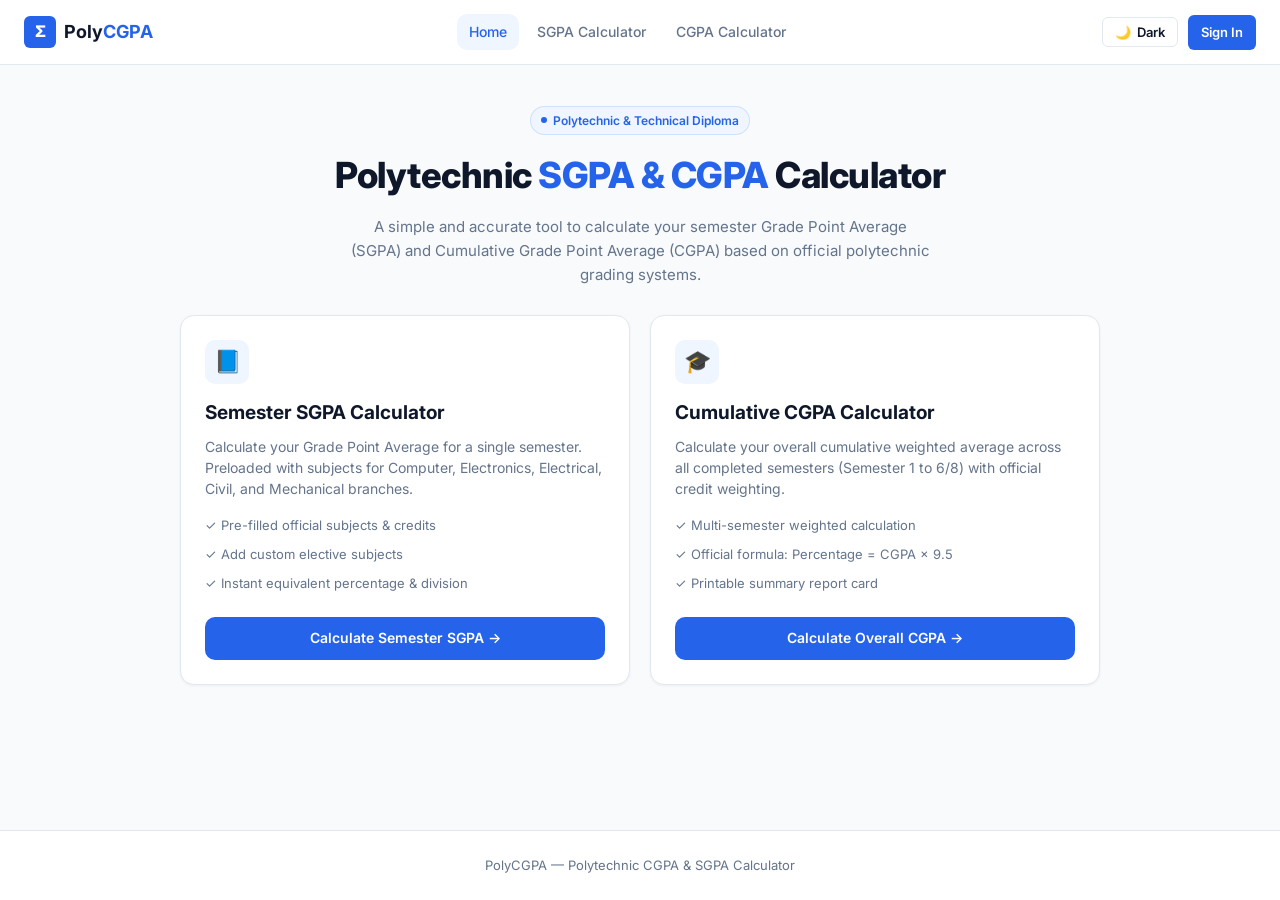
==== commit 9daaeae0: "Update and Clean up project structuer" ====
--- a/index.html
+++ b/index.html
@@ -1,293 +1,104 @@
 <!DOCTYPE html>
 <html lang="en">
 <head>
-    <meta charset="UTF-8">
     <meta name="viewport" content="width=device-width, initial-scale=1.0">
-    <title>PolyCGPA — Polytechnic CGPA Calculator & Student Portal</title>
+    <title>PolyCGPA — Polytechnic SGPA & CGPA Calculator</title>
     <link rel="stylesheet" href="css/style.css">
-    <link rel="stylesheet" href="css/dashboard.css">
 </head>
 <body>
 
-    <!-- Navigation -->
+    <!-- Navigation Header -->
     <header class="navbar">
         <a href="index.html" class="logo">
             <span class="logo-icon">Σ</span>
             <span>Poly<span>CGPA</span></span>
         </a>
 
-        <nav>
-            <a href="#features">Features</a>
-            <a href="#how-it-works">How It Works</a>
-            <a href="sgpa.html">SGPA Calc</a>
-            <a href="cgpa.html">CGPA Calc</a>
-            <a href="history.html">History</a>
+        <nav class="nav-links">
+            <a href="index.html" class="nav-link active">Home</a>
+            <a href="sgpa.html" class="nav-link">SGPA Calculator</a>
+            <a href="cgpa.html" class="nav-link">CGPA Calculator</a>
         </nav>
 
         <div class="nav-actions">
-            <button class="btn btn-secondary btn-sm theme-toggle-btn" title="Toggle Theme">
-                <span>☀️</span> Light
+            <button class="btn btn-secondary btn-sm theme-toggle-btn" title="Toggle Dark/Light Mode">
+                <span>🌙</span> Dark
             </button>
-            <a href="login.html" class="btn btn-outline btn-sm">
-                Student Login
-            </a>
-            <a href="dashboard.html" class="btn btn-primary btn-sm">
-                Portal Dashboard →
-            </a>
+            <div id="navAuthContainer"></div>
         </div>
     </header>
 
-    <!-- Hero Section -->
-    <main>
+    <!-- Main Content -->
+    <main class="container">
+        <!-- Hero Section -->
         <section class="hero">
-            <div class="hero-content">
-                <div class="badge">
-                    <span class="dot"></span>
-                    Built for Polytechnic Students & Colleges
+            <div class="hero-badge">
+                <span class="badge">
+                    <span class="dot"></span> Polytechnic & Technical Diploma
+                </span>
+            </div>
+            <h1>Polytechnic <span>SGPA & CGPA</span> Calculator</h1>
+            <p>
+                A simple and accurate tool to calculate your semester Grade Point Average (SGPA) 
+                and Cumulative Grade Point Average (CGPA) based on official polytechnic grading systems.
+            </p>
+        </section>
+
+        <!-- Two Main Calculator Option Cards -->
+        <section class="grid-2">
+            <!-- SGPA Card -->
+            <div class="card" style="display: flex; flex-direction: column; justify-content: space-between;">
+                <div>
+                    <div class="card-icon">
+                        📘
+                    </div>
+                    <h2 class="card-title" style="font-size: 19px; margin-bottom: 8px;">Semester SGPA Calculator</h2>
+                    <p class="card-sub" style="font-size: 14px; line-height: 1.5; margin-bottom: 16px;">
+                        Calculate your Grade Point Average for a single semester. Preloaded with subjects for Computer, Electronics, Electrical, Civil, and Mechanical branches.
+                    </p>
+                    <ul class="feature-list">
+                        <li>✓ Pre-filled official subjects & credits</li>
+                        <li>✓ Add custom elective subjects</li>
+                        <li>✓ Instant equivalent percentage & division</li>
+                    </ul>
                 </div>
-
-                <h1>
-                    Calculate your
-                    <span>CGPA</span>
-                    with confidence.
-                </h1>
-
-                <p>
-                    A comprehensive, accurate student portal to calculate semester SGPA and cumulative CGPA. 
-                    Preloaded with official polytechnic branches, 6-semester curricula, automated credit weighting, 
-                    and academic performance analytics.
-                </p>
-
-                <div class="hero-buttons">
-                    <a href="sgpa.html" class="btn btn-primary">
-                        Start Calculating SGPA <span>→</span>
-                    </a>
-                    <a href="cgpa.html" class="btn btn-secondary">
-                        CGPA Calculator
-                    </a>
-                    <a href="dashboard.html" class="btn btn-outline">
-                        View Student Dashboard
-                    </a>
-                </div>
-
-                <div class="trust">
-                    <div class="avatars">
-                        <span>CS</span>
-                        <span>EC</span>
-                        <span>EE</span>
-                        <span>ME</span>
-                        <span>CE</span>
-                    </div>
-                    <p>Designed for Computer, Electronics, Electrical, Civil & Mechanical branches</p>
-                </div>
+                <a href="sgpa.html" class="btn btn-primary" style="width: 100%;">
+                    Calculate Semester SGPA →
+                </a>
             </div>
 
-            <!-- Interactive Live Calculator Preview -->
-            <div class="calculator-preview">
-                <div class="window-top">
-                    <div class="window-dots">
-                        <span></span>
-                        <span></span>
-                        <span></span>
+            <!-- CGPA Card -->
+            <div class="card" style="display: flex; flex-direction: column; justify-content: space-between;">
+                <div>
+                    <div class="card-icon">
+                        🎓
                     </div>
-                    <span>Interactive SGPA Preview</span>
-                    <span class="badge" style="padding: 2px 8px; font-size: 10px;">Live Demo</span>
+                    <h2 class="card-title" style="font-size: 19px; margin-bottom: 8px;">Cumulative CGPA Calculator</h2>
+                    <p class="card-sub" style="font-size: 14px; line-height: 1.5; margin-bottom: 16px;">
+                        Calculate your overall cumulative weighted average across all completed semesters (Semester 1 to 6/8) with official credit weighting.
+                    </p>
+                    <ul class="feature-list">
+                        <li>✓ Multi-semester weighted calculation</li>
+                        <li>✓ Official formula: Percentage = CGPA × 9.5</li>
+                        <li>✓ Printable summary report card</li>
+                    </ul>
                 </div>
-
-                <div class="preview-content">
-                    <div class="preview-header">
-                        <div>
-                            <small>SEMESTER 3 • COMPUTER ENGG</small>
-                            <h3>Academic Performance</h3>
-                        </div>
-                        <div class="sgpa">
-                            <small>SEMESTER SGPA</small>
-                            <strong id="previewSgpaValue">8.83</strong>
-                        </div>
-                    </div>
-
-                    <div class="preview-subject">
-                        <div>
-                            <strong>Discrete Mathematics</strong>
-                            <small>4 Credits</small>
-                        </div>
-                        <select class="preview-grade select-grade-preview" data-credits="4" style="background:var(--bg-card); color:var(--accent-emerald); border:1px solid var(--border-highlight); border-radius:6px; cursor:pointer;">
-                            <option value="10" selected>A+ (10)</option>
-                            <option value="9">A (9)</option>
-                            <option value="8">B+ (8)</option>
-                            <option value="7">B (7)</option>
-                        </select>
-                    </div>
-
-                    <div class="preview-subject">
-                        <div>
-                            <strong>Data Structures in C/C++</strong>
-                            <small>4 Credits</small>
-                        </div>
-                        <select class="preview-grade select-grade-preview" data-credits="4" style="background:var(--bg-card); color:var(--accent-emerald); border:1px solid var(--border-highlight); border-radius:6px; cursor:pointer;">
-                            <option value="10">A+ (10)</option>
-                            <option value="9" selected>A (9)</option>
-                            <option value="8">B+ (8)</option>
-                            <option value="7">B (7)</option>
-                        </select>
-                    </div>
-
-                    <div class="preview-subject">
-                        <div>
-                            <strong>Database Management Systems</strong>
-                            <small>4 Credits</small>
-                        </div>
-                        <select class="preview-grade select-grade-preview" data-credits="4" style="background:var(--bg-card); color:var(--accent-emerald); border:1px solid var(--border-highlight); border-radius:6px; cursor:pointer;">
-                            <option value="10">A+ (10)</option>
-                            <option value="9">A (9)</option>
-                            <option value="8" selected>B+ (8)</option>
-                            <option value="7">B (7)</option>
-                        </select>
-                    </div>
-
-                    <div class="preview-subject">
-                        <div>
-                            <strong>Object Oriented Java</strong>
-                            <small>4 Credits</small>
-                        </div>
-                        <select class="preview-grade select-grade-preview" data-credits="4" style="background:var(--bg-card); color:var(--accent-emerald); border:1px solid var(--border-highlight); border-radius:6px; cursor:pointer;">
-                            <option value="10">A+ (10)</option>
-                            <option value="9" selected>A (9)</option>
-                            <option value="8">B+ (8)</option>
-                            <option value="7">B (7)</option>
-                        </select>
-                    </div>
-
-                    <div class="progress-area">
-                        <div class="progress-info">
-                            <span>Equivalent Percentage</span>
-                            <strong id="previewPercentValue">83.9% (First Class with Distinction)</strong>
-                        </div>
-                        <div class="progress-bar-wrap">
-                            <div class="progress-bar-fill" id="previewProgressBar" style="width: 88.3%;"></div>
-                        </div>
-                    </div>
-                </div>
+                <a href="cgpa.html" class="btn btn-primary" style="width: 100%;">
+                    Calculate Overall CGPA →
+                </a>
             </div>
         </section>
 
-        <!-- Features Section -->
-        <section class="features" id="features">
-            <div class="section-heading">
-                <span>PORTAL CAPABILITIES</span>
-                <h2>Everything you need to track your diploma academics.</h2>
-            </div>
-
-            <div class="feature-grid">
-                <article class="feature-card">
-                    <div class="feature-icon">Σ</div>
-                    <h3>Curated SGPA Calculator</h3>
-                    <p>Select your branch & semester to auto-load official polytechnic courses and credits. Add custom elective subjects on the fly.</p>
-                </article>
-
-                <article class="feature-card">
-                    <div class="feature-icon">◎</div>
-                    <h3>Multi-Semester CGPA</h3>
-                    <p>Track your cumulative weighted average across all 6 semesters with instant equivalent percentage calculation.</p>
-                </article>
-
-                <article class="feature-card">
-                    <div class="feature-icon">📊</div>
-                    <h3>Performance Analytics</h3>
-                    <p>Interactive CGPA trend line charts, SGPA comparison bars, grade distribution breakdown, and highest/lowest semester insights.</p>
-                </article>
-
-                <article class="feature-card">
-                    <div class="feature-icon">🔒</div>
-                    <h3>Saved Student History</h3>
-                    <p>Store your semester grade cards securely in LocalStorage. Access your past scores from any device at any time.</p>
-                </article>
-
-                <article class="feature-card">
-                    <div class="feature-icon">🖨️</div>
-                    <h3>Printable Transcripts</h3>
-                    <p>Export professional printable grade cards and academic summary sheets tailored for placement interviews and higher studies.</p>
-                </article>
-
-                <article class="feature-card">
-                    <div class="feature-icon">📱</div>
-                    <h3>Mobile Responsive</h3>
-                    <p>Fully optimized for mobile phones, tablets, laptops and desktops with smooth drawer navigation and clean dark & light themes.</p>
-                </article>
-            </div>
-        </section>
-
-        <!-- How It Works Section -->
-        <section class="how-it-works" id="how-it-works">
-            <div class="section-heading">
-                <span>HOW IT WORKS</span>
-                <h2>Three simple steps to calculate and track.</h2>
-            </div>
-
-            <div class="steps">
-                <div class="step">
-                    <div class="step-number">01</div>
-                    <h3>Select Department & Semester</h3>
-                    <p>Choose from Computer, Electronics, Electrical, Civil, or Mechanical Engineering and pick your semester (1–6).</p>
-                </div>
-
-                <div class="step">
-                    <div class="step-number">02</div>
-                    <h3>Pick Your Grades</h3>
-                    <p>Pre-populated subjects will load automatically with official credit hours. Simply select your received letter grade (O, A+, A, B+, B, C, P, F).</p>
-                </div>
-
-                <div class="step">
-                    <div class="step-number">03</div>
-                    <h3>Save & Analyze</h3>
-                    <p>Get instant SGPA/CGPA, view your grade performance distribution, print result cards, and track trends on your student dashboard.</p>
-                </div>
-            </div>
-        </section>
     </main>
 
     <!-- Footer -->
     <footer>
-        <div class="logo">
-            <span class="logo-icon">Σ</span>
-            <span>Poly<span>CGPA</span></span>
-        </div>
-        <p>Polytechnic CGPA Calculator & Student Portal • Designed for technical colleges.</p>
+        <p>PolyCGPA —  Polytechnic CGPA & SGPA Calculator</p>
     </footer>
 
     <!-- Scripts -->
-    <script src="data/departments.js"></script>
-    <script src="data/grading.js"></script>
-    <script src="data/subjects.js"></script>
     <script src="js/data.js"></script>
     <script src="js/calculator.js"></script>
-    <script src="js/auth.js"></script>
     <script src="js/app.js"></script>
-
-    <script>
-        // Interactive live preview logic on landing page
-        document.querySelectorAll('.select-grade-preview').forEach(select => {
-            select.addEventListener('change', updateLandingPreview);
-        });
-
-        function updateLandingPreview() {
-            let totalCredits = 0;
-            let totalPoints = 0;
-            document.querySelectorAll('.select-grade-preview').forEach(sel => {
-                const credits = parseFloat(sel.getAttribute('data-credits')) || 4;
-                const points = parseFloat(sel.value) || 0;
-                totalCredits += credits;
-                totalPoints += (credits * points);
-            });
-
-            const sgpa = (totalPoints / totalCredits).toFixed(2);
-            const percent = (sgpa * 9.5).toFixed(1);
-            const academicClass = DataService.getClass(sgpa);
-
-            document.getElementById('previewSgpaValue').textContent = sgpa;
-            document.getElementById('previewPercentValue').textContent = `${percent}% (${academicClass})`;
-            document.getElementById('previewProgressBar').style.width = `${Math.min(100, sgpa * 10)}%`;
-        }
-    </script>
 </body>
 </html>
--- a/css/style.css
+++ b/css/style.css
@@ -1,92 +1,75 @@
-@import url('https://fonts.googleapis.com/css2?family=Plus+Jakarta+Sans:wght@400;500;600;700;800&family=JetBrains+Mono:wght@500;700&display=swap');
-
-/* =============================================================
-   DESIGN TOKENS & COLOR THEME
-   Strict Emerald Polytechnic Palette:
-   #07110D (Dark Canvas)
-   #0D1F18 (Dark Surface & Sidebar)
-   #10B981 (Primary Emerald Accent)
-   #14B8A6 (Secondary Teal Accent)
-   #F0FDF4 (Light Mint Text & Highlights)
-============================================================= */
-
+@import url('https://fonts.googleapis.com/css2?family=Inter:wght@400;500;600;700;800&family=JetBrains+Mono:wght@500;700&display=swap');
+
+/* =============================================================
+   VARIABLES & THEMES
+============================================================= */
 :root {
-    --bg-dark: #07110D;
-    --bg-surface: #0D1F18;
-    --bg-card: #122820;
-    --bg-card-hover: #163329;
-    --bg-input: #0a1712;
-    
-    --accent-emerald: #10B981;
-    --accent-emerald-light: #34D399;
-    --accent-emerald-glow: rgba(16, 185, 129, 0.25);
-    --accent-teal: #14B8A6;
-    --accent-teal-glow: rgba(20, 184, 166, 0.2);
-    
-    --text-main: #F0FDF4;
-    --text-muted: #85A396;
-    --text-dim: #4D6B5E;
-    
-    --border-color: #1A382C;
-    --border-highlight: #245240;
+    --bg: #F8FAFC;
+    --surface: #FFFFFF;
+    --card-hover: #F1F5F9;
+    
+    --primary: #2563EB;
+    --primary-hover: #1D4ED8;
+    --primary-light: #EFF6FF;
+    
+    --text: #0F172A;
+    --text-muted: #64748B;
+    
+    --border: #E2E8F0;
+    --border-dark: #CBD5E1;
     
     --success: #10B981;
     --warning: #F59E0B;
     --danger: #EF4444;
-    --info: #14B8A6;
-
-    --font-main: 'Plus Jakarta Sans', -apple-system, BlinkMacSystemFont, sans-serif;
+
+    --font: 'Inter', -apple-system, BlinkMacSystemFont, 'Segoe UI', Roboto, sans-serif;
     --font-mono: 'JetBrains Mono', monospace;
+    
     --radius-sm: 6px;
     --radius-md: 10px;
-    --radius-lg: 16px;
+    --radius-lg: 14px;
     --radius-full: 9999px;
-    --shadow-card: 0 12px 36px -4px rgba(0, 0, 0, 0.6);
-    --shadow-glow: 0 0 25px rgba(16, 185, 129, 0.15);
-}
-
-[data-theme="light"] {
-    --bg-dark: #F4FBF7;
-    --bg-surface: #FFFFFF;
-    --bg-card: #EAF7EE;
-    --bg-card-hover: #DCF2E4;
-    --bg-input: #FFFFFF;
-    
-    --accent-emerald: #059669;
-    --accent-emerald-light: #10B981;
-    --accent-emerald-glow: rgba(5, 150, 105, 0.15);
-    --accent-teal: #0D9488;
-    
-    --text-main: #062C1B;
-    --text-muted: #2E5C49;
-    --text-dim: #608F7A;
-    
-    --border-color: #CFE9D8;
-    --border-highlight: #A3D8B6;
-    --shadow-card: 0 10px 25px rgba(6, 44, 27, 0.08);
+    
+    --shadow: 0 1px 3px rgba(0, 0, 0, 0.05);
+    --shadow-md: 0 4px 6px -1px rgba(0, 0, 0, 0.07);
+}
+
+[data-theme="dark"] {
+    --bg: #0F172A;
+    --surface: #1E293B;
+    --card-hover: #243248;
+    
+    --primary: #3B82F6;
+    --primary-hover: #60A5FA;
+    --primary-light: rgba(59, 130, 246, 0.15);
+    
+    --text: #F8FAFC;
+    --text-muted: #94A3B8;
+    
+    --border: #334155;
+    --border-dark: #475569;
+    
+    --shadow: 0 1px 3px rgba(0, 0, 0, 0.3);
+    --shadow-md: 0 4px 10px rgba(0, 0, 0, 0.4);
 }
 
 /* =============================================================
    RESET & BASE
 ============================================================= */
-
 * {
     margin: 0;
     padding: 0;
     box-sizing: border-box;
 }
 
-html {
-    scroll-behavior: smooth;
-}
-
 body {
-    font-family: var(--font-main);
-    background-color: var(--bg-dark);
-    color: var(--text-main);
+    font-family: var(--font);
+    background: var(--bg);
+    color: var(--text);
     line-height: 1.6;
     min-height: 100vh;
-    overflow-x: hidden;
+    display: flex;
+    flex-direction: column;
     -webkit-font-smoothing: antialiased;
 }
 
@@ -95,571 +78,517 @@
     text-decoration: none;
 }
 
-button, input, select, textarea {
+button, input, select {
     font-family: inherit;
-}
-
-/* =============================================================
-   SHARED BUTTONS & BADGES
-============================================================= */
-
+    font-size: 14px;
+}
+
+.container {
+    max-width: 960px;
+    margin: 0 auto;
+    padding: 0 20px;
+    width: 100%;
+}
+
+/* =============================================================
+   NAVBAR
+============================================================= */
+.navbar {
+    display: flex;
+    align-items: center;
+    justify-content: space-between;
+    padding: 14px 24px;
+    background: var(--surface);
+    border-bottom: 1px solid var(--border);
+    position: sticky;
+    top: 0;
+    z-index: 100;
+}
+
+.logo {
+    display: flex;
+    align-items: center;
+    gap: 8px;
+    font-weight: 700;
+    font-size: 18px;
+    color: var(--text);
+}
+
+.logo-icon {
+    width: 32px;
+    height: 32px;
+    background: var(--primary);
+    border-radius: var(--radius-sm);
+    display: flex;
+    align-items: center;
+    justify-content: center;
+    color: #FFF;
+    font-weight: 800;
+    font-size: 16px;
+}
+
+.logo span span {
+    color: var(--primary);
+}
+
+.nav-links {
+    display: flex;
+    gap: 6px;
+}
+
+.nav-link {
+    padding: 7px 12px;
+    font-size: 14px;
+    font-weight: 500;
+    color: var(--text-muted);
+    border-radius: var(--radius-md);
+    transition: background 0.15s, color 0.15s;
+}
+
+.nav-link:hover, .nav-link.active {
+    color: var(--primary);
+    background: var(--primary-light);
+}
+
+.nav-actions {
+    display: flex;
+    align-items: center;
+    gap: 10px;
+}
+
+/* =============================================================
+   BUTTONS & BADGES
+============================================================= */
 .btn {
     display: inline-flex;
     align-items: center;
     justify-content: center;
-    gap: 8px;
+    gap: 6px;
+    padding: 9px 16px;
+    font-size: 14px;
     font-weight: 600;
-    font-size: 14px;
-    padding: 11px 20px;
     border-radius: var(--radius-md);
+    border: 1px solid transparent;
     cursor: pointer;
-    border: none;
-    transition: all 0.2s cubic-bezier(0.16, 1, 0.3, 1);
+    transition: all 0.15s ease;
+}
+
+.btn-sm {
+    padding: 6px 12px;
+    font-size: 13px;
+    border-radius: var(--radius-sm);
 }
 
 .btn-primary {
-    background: linear-gradient(135deg, var(--accent-emerald), var(--accent-teal));
-    color: #04140D;
-    font-weight: 700;
-    box-shadow: 0 4px 14px var(--accent-emerald-glow);
+    background: var(--primary);
+    color: #FFF;
 }
 
 .btn-primary:hover {
-    transform: translateY(-2px);
-    box-shadow: 0 6px 20px var(--accent-emerald-glow);
-    filter: brightness(1.08);
+    background: var(--primary-hover);
 }
 
 .btn-secondary {
-    background: var(--bg-card);
-    color: var(--text-main);
-    border: 1px solid var(--border-color);
+    background: var(--surface);
+    color: var(--text);
+    border-color: var(--border);
 }
 
 .btn-secondary:hover {
-    background: var(--bg-card-hover);
-    border-color: var(--border-highlight);
-    color: var(--text-main);
-}
-
-.btn-outline {
+    background: var(--card-hover);
+    border-color: var(--border-dark);
+}
+
+.btn-danger {
     background: transparent;
-    color: var(--accent-emerald-light);
-    border: 1px solid var(--border-highlight);
-}
-
-.btn-outline:hover {
-    background: rgba(16, 185, 129, 0.1);
-    border-color: var(--accent-emerald);
-}
-
-.btn-danger {
-    background: rgba(239, 68, 68, 0.15);
-    color: #F87171;
-    border: 1px solid rgba(239, 68, 68, 0.3);
+    color: var(--danger);
+    border-color: var(--border);
 }
 
 .btn-danger:hover {
-    background: rgba(239, 68, 68, 0.25);
-    border-color: #EF4444;
-}
-
-.btn-sm {
-    padding: 7px 12px;
-    font-size: 12px;
-    border-radius: var(--radius-sm);
+    background: rgba(239, 68, 68, 0.1);
+    border-color: var(--danger);
 }
 
 .badge {
     display: inline-flex;
     align-items: center;
     gap: 6px;
-    padding: 6px 12px;
+    padding: 4px 10px;
     border-radius: var(--radius-full);
     font-size: 12px;
     font-weight: 600;
-    background: rgba(16, 185, 129, 0.12);
-    border: 1px solid rgba(16, 185, 129, 0.25);
-    color: var(--accent-emerald-light);
-}
-
-.badge .dot {
+    background: var(--primary-light);
+    color: var(--primary);
+    border: 1px solid rgba(37, 99, 235, 0.15);
+}
+
+.dot {
     width: 6px;
     height: 6px;
     border-radius: 50%;
-    background: var(--accent-emerald);
-    box-shadow: 0 0 8px var(--accent-emerald);
-}
-
-/* =============================================================
-   LANDING NAVBAR
-============================================================= */
-
-.navbar {
-    width: 100%;
-    max-width: 1280px;
-    margin: 0 auto;
-    height: 80px;
-    display: flex;
-    align-items: center;
-    justify-content: space-between;
-    padding: 0 28px;
-    position: relative;
-    z-index: 50;
-}
-
-.logo {
-    display: flex;
-    align-items: center;
-    gap: 12px;
-    font-size: 21px;
+    background: var(--primary);
+}
+
+/* =============================================================
+   HERO
+============================================================= */
+.hero {
+    padding: 40px 0 28px;
+    text-align: center;
+}
+
+.hero-badge {
+    margin-bottom: 12px;
+}
+
+.hero h1 {
+    font-size: clamp(26px, 4vw, 36px);
     font-weight: 800;
     letter-spacing: -0.5px;
-    color: var(--text-main);
-}
-
-.logo-icon {
-    width: 38px;
-    height: 38px;
+    margin-bottom: 10px;
+}
+
+.hero h1 span {
+    color: var(--primary);
+}
+
+.hero p {
+    font-size: 15px;
+    color: var(--text-muted);
+    max-width: 580px;
+    margin: 0 auto;
+}
+
+/* =============================================================
+   CARD & GRID
+============================================================= */
+.card {
+    background: var(--surface);
+    border: 1px solid var(--border);
+    border-radius: var(--radius-lg);
+    padding: 24px;
+    box-shadow: var(--shadow);
+    margin-bottom: 24px;
+}
+
+.card-icon {
+    width: 44px;
+    height: 44px;
+    border-radius: var(--radius-md);
+    background: var(--primary-light);
     display: flex;
     align-items: center;
     justify-content: center;
-    border-radius: 10px;
-    background: linear-gradient(135deg, var(--accent-emerald), var(--accent-teal));
-    color: #04140D;
-    font-size: 20px;
-    font-weight: 900;
-    box-shadow: 0 4px 12px var(--accent-emerald-glow);
-}
-
-.logo span span {
-    color: var(--accent-emerald);
-}
-
-.navbar nav {
-    display: flex;
-    align-items: center;
-    gap: 32px;
-}
-
-.navbar nav a {
-    color: var(--text-muted);
-    font-size: 14px;
-    font-weight: 500;
-    transition: color 0.2s;
-}
-
-.navbar nav a:hover {
-    color: var(--text-main);
-}
-
-.nav-actions {
-    display: flex;
-    align-items: center;
-    gap: 14px;
-}
-
-/* =============================================================
-   HERO SECTION
-============================================================= */
-
-.hero {
-    max-width: 1280px;
-    min-height: calc(100vh - 80px);
-    margin: 0 auto;
-    padding: 40px 28px 80px;
+    font-size: 22px;
+    margin-bottom: 14px;
+}
+
+.feature-list {
+    list-style: none;
+    margin-bottom: 24px;
+    display: flex;
+    flex-direction: column;
+    gap: 8px;
+    font-size: 13px;
+    color: var(--text-muted);
+}
+
+.card-header {
+    display: flex;
+    align-items: center;
+    justify-content: space-between;
+    gap: 16px;
+    padding-bottom: 16px;
+    border-bottom: 1px solid var(--border);
+    margin-bottom: 20px;
+    flex-wrap: wrap;
+}
+
+.card-title {
+    font-size: 17px;
+    font-weight: 700;
+}
+
+.card-sub {
+    font-size: 13px;
+    color: var(--text-muted);
+    margin-top: 2px;
+}
+
+.grid-2 {
     display: grid;
-    grid-template-columns: 1.1fr 0.9fr;
-    align-items: center;
-    gap: 60px;
-}
-
-.hero-content {
-    max-width: 600px;
-}
-
-.hero h1 {
-    margin-top: 24px;
-    font-size: clamp(40px, 4.8vw, 62px);
-    font-weight: 800;
-    line-height: 1.1;
-    letter-spacing: -2px;
-    color: var(--text-main);
-}
-
-.hero h1 span {
-    background: linear-gradient(135deg, var(--accent-emerald), var(--accent-teal));
-    -webkit-background-clip: text;
-    -webkit-text-fill-color: transparent;
-}
-
-.hero-content > p {
-    margin-top: 20px;
-    color: var(--text-muted);
-    font-size: 17px;
-    line-height: 1.65;
-}
-
-.hero-buttons {
-    margin-top: 36px;
-    display: flex;
-    align-items: center;
-    gap: 16px;
-    flex-wrap: wrap;
-}
-
-.trust {
-    display: flex;
-    align-items: center;
-    margin-top: 40px;
-    gap: 14px;
-}
-
-.trust p {
-    color: var(--text-dim);
-    font-size: 13px;
-    font-weight: 500;
-}
-
-.avatars {
-    display: flex;
-}
-
-.avatars span {
-    width: 32px;
-    height: 32px;
-    margin-left: -8px;
-    display: flex;
-    align-items: center;
-    justify-content: center;
-    border: 2px solid var(--bg-dark);
-    border-radius: 50%;
-    background: var(--bg-card);
-    color: var(--accent-emerald-light);
-    font-size: 11px;
-    font-weight: 700;
-}
-
-.avatars span:first-child {
-    margin-left: 0;
-}
-
-/* =============================================================
-   CALCULATOR PREVIEW WIDGET
-============================================================= */
-
-.calculator-preview {
-    width: 100%;
-    border: 1px solid var(--border-color);
-    border-radius: var(--radius-lg);
-    overflow: hidden;
-    background: var(--bg-surface);
-    box-shadow: var(--shadow-card), var(--shadow-glow);
-    position: relative;
-}
-
-.window-top {
-    height: 48px;
-    display: flex;
-    align-items: center;
-    justify-content: space-between;
-    padding: 0 18px;
-    border-bottom: 1px solid var(--border-color);
-    background: rgba(7, 17, 13, 0.4);
-    color: var(--text-muted);
-    font-size: 12px;
-    font-weight: 600;
-}
-
-.window-dots {
-    display: flex;
-    gap: 6px;
-}
-
-.window-dots span {
-    width: 8px;
-    height: 8px;
-    border-radius: 50%;
-    background: var(--border-highlight);
-}
-
-.preview-content {
-    padding: 24px;
-}
-
-.preview-header {
-    display: flex;
-    justify-content: space-between;
-    align-items: flex-start;
-    margin-bottom: 20px;
-}
-
-.preview-header small {
-    color: var(--accent-emerald-light);
-    font-size: 10px;
-    font-weight: 700;
-    letter-spacing: 1.5px;
-}
-
-.preview-header h3 {
-    margin-top: 4px;
-    font-size: 18px;
-    font-weight: 700;
-}
-
-.sgpa {
-    text-align: right;
-}
-
-.sgpa small {
-    color: var(--text-muted);
-    font-size: 10px;
-    font-weight: 600;
-}
-
-.sgpa strong {
-    display: block;
-    color: var(--accent-emerald);
-    font-family: var(--font-mono);
-    font-size: 28px;
-    font-weight: 800;
-    line-height: 1;
-}
-
-.preview-subject {
-    display: flex;
-    justify-content: space-between;
-    align-items: center;
-    padding: 12px 0;
-    border-bottom: 1px solid var(--border-color);
-}
-
-.preview-subject:last-of-type {
-    border-bottom: none;
-}
-
-.preview-subject strong {
+    grid-template-columns: repeat(auto-fit, minmax(300px, 1fr));
+    gap: 20px;
+    margin-bottom: 32px;
+}
+
+/* =============================================================
+   FORMS & INPUTS
+============================================================= */
+.form-group {
+    margin-bottom: 16px;
+}
+
+.form-group label {
     display: block;
     font-size: 13px;
     font-weight: 600;
-}
-
-.preview-subject small {
-    color: var(--text-muted);
+    margin-bottom: 6px;
+}
+
+.form-control {
+    width: 100%;
+    padding: 9px 12px;
+    border-radius: var(--radius-md);
+    background: var(--surface);
+    border: 1px solid var(--border);
+    color: var(--text);
+    font-size: 14px;
+    outline: none;
+    transition: border 0.15s, box-shadow 0.15s;
+}
+
+.form-control:focus {
+    border-color: var(--primary);
+    box-shadow: 0 0 0 3px var(--primary-light);
+}
+
+.filter-bar {
+    display: grid;
+    grid-template-columns: repeat(auto-fit, minmax(200px, 1fr));
+    gap: 16px;
+    margin-bottom: 20px;
+    background: var(--surface);
+    padding: 16px 20px;
+    border-radius: var(--radius-md);
+    border: 1px solid var(--border);
+    box-shadow: var(--shadow);
+}
+
+.action-bar {
+    display: flex;
+    justify-content: space-between;
+    align-items: center;
+    margin-top: 20px;
+    flex-wrap: wrap;
+    gap: 12px;
+}
+
+/* =============================================================
+   TABLES
+============================================================= */
+.table-wrap {
+    overflow-x: auto;
+    margin-bottom: 16px;
+}
+
+.table {
+    width: 100%;
+    border-collapse: collapse;
+    text-align: left;
+}
+
+.table th {
+    font-size: 12px;
+    font-weight: 600;
+    text-transform: uppercase;
+    letter-spacing: 0.5px;
+    color: var(--text-muted);
+    padding: 10px 12px;
+    border-bottom: 1px solid var(--border);
+    background: var(--surface);
+}
+
+.table td {
+    padding: 10px 12px;
+    border-bottom: 1px solid var(--border);
+    vertical-align: middle;
+}
+
+.table tr:last-child td {
+    border-bottom: none;
+}
+
+/* =============================================================
+   RESULT CARD
+============================================================= */
+.result-card {
+    background: var(--surface);
+    border: 1px solid var(--border-dark);
+    border-radius: var(--radius-lg);
+    padding: 24px;
+    text-align: center;
+    box-shadow: var(--shadow-md);
+    margin-top: 24px;
+}
+
+.result-score {
+    font-size: 42px;
+    font-weight: 800;
+    font-family: var(--font-mono);
+    color: var(--primary);
+    line-height: 1;
+    margin: 8px 0;
+}
+
+.result-badge {
+    display: inline-block;
+    padding: 4px 12px;
+    background: var(--primary-light);
+    color: var(--primary);
+    border-radius: var(--radius-full);
+    font-size: 13px;
+    font-weight: 600;
+    margin-bottom: 16px;
+}
+
+.result-grid {
+    display: grid;
+    grid-template-columns: repeat(auto-fit, minmax(110px, 1fr));
+    gap: 10px;
+    margin-top: 14px;
+}
+
+.stat-box {
+    background: var(--bg);
+    border: 1px solid var(--border);
+    padding: 10px 12px;
+    border-radius: var(--radius-md);
+}
+
+.stat-box span {
     font-size: 11px;
-}
-
-.preview-grade {
-    width: 34px;
-    height: 34px;
+    font-weight: 600;
+    color: var(--text-muted);
+    text-transform: uppercase;
+    display: block;
+}
+
+.stat-box strong {
+    font-size: 16px;
+    font-family: var(--font-mono);
+}
+
+/* =============================================================
+   MODAL
+============================================================= */
+.modal {
+    position: fixed;
+    top: 0;
+    left: 0;
+    right: 0;
+    bottom: 0;
+    background: rgba(15, 23, 42, 0.5);
     display: flex;
     align-items: center;
     justify-content: center;
-    border-radius: 8px;
-    background: var(--bg-card);
-    border: 1px solid var(--border-highlight);
-    color: var(--accent-emerald);
-    font-family: var(--font-mono);
-    font-size: 12px;
-    font-weight: 700;
-}
-
-.progress-area {
-    margin-top: 22px;
-    padding-top: 18px;
-    border-top: 1px solid var(--border-color);
-}
-
-.progress-info {
-    display: flex;
+    padding: 20px;
+    z-index: 2000;
+    opacity: 0;
+    visibility: hidden;
+    transition: opacity 0.2s ease, visibility 0.2s ease;
+}
+
+.modal.active {
+    opacity: 1;
+    visibility: visible;
+}
+
+.modal-dialog {
+    background: var(--surface);
+    border: 1px solid var(--border);
+    border-radius: var(--radius-lg);
+    max-width: 460px;
+    width: 100%;
+    overflow: hidden;
+    box-shadow: var(--shadow-md);
+}
+
+.modal-header {
+    padding: 16px 20px;
+    border-bottom: 1px solid var(--border);
+    display: flex;
+    align-items: center;
     justify-content: space-between;
-    color: var(--text-muted);
-    font-size: 12px;
-}
-
-.progress-info strong {
-    color: var(--text-main);
-    font-family: var(--font-mono);
-}
-
-.progress-bar-wrap {
-    height: 6px;
-    margin-top: 8px;
-    overflow: hidden;
-    border-radius: var(--radius-full);
-    background: var(--bg-card);
-}
-
-.progress-bar-fill {
-    height: 100%;
-    border-radius: var(--radius-full);
-    background: linear-gradient(90deg, var(--accent-emerald), var(--accent-teal));
-    transition: width 0.6s ease;
-}
-
-/* =============================================================
-   SECTIONS: FEATURES & HOW IT WORKS
-============================================================= */
-
-.features, .how-it-works {
-    max-width: 1280px;
-    margin: 0 auto;
-    padding: 90px 28px;
-}
-
-.section-heading {
-    max-width: 650px;
-    margin-bottom: 50px;
-}
-
-.section-heading > span {
-    color: var(--accent-emerald);
-    font-size: 11px;
-    font-weight: 800;
-    letter-spacing: 2px;
-}
-
-.section-heading h2 {
-    margin-top: 10px;
-    font-size: clamp(28px, 3.5vw, 40px);
-    font-weight: 800;
-    letter-spacing: -1px;
-    line-height: 1.2;
-}
-
-.feature-grid {
-    display: grid;
-    grid-template-columns: repeat(3, 1fr);
-    gap: 24px;
-}
-
-.feature-card {
-    padding: 32px;
-    border: 1px solid var(--border-color);
+}
+
+.modal-close {
+    background: none;
+    border: none;
+    font-size: 20px;
+    color: var(--text-muted);
+    cursor: pointer;
+    line-height: 1;
+}
+
+.modal-close:hover {
+    color: var(--text);
+}
+
+.modal-body {
+    padding: 20px;
+}
+
+.modal-footer {
+    padding: 14px 20px;
+    border-top: 1px solid var(--border);
+    display: flex;
+    justify-content: flex-end;
+    gap: 10px;
+    background: var(--bg);
+}
+
+/* =============================================================
+   LOGIN PAGE SPECIFIC
+============================================================= */
+.login-wrap {
+    min-height: 100vh;
+    display: flex;
+    flex-direction: column;
+    justify-content: center;
+    align-items: center;
+    padding: 24px 20px;
+}
+
+.login-card {
+    max-width: 380px;
+    width: 100%;
+    background: var(--surface);
+    border: 1px solid var(--border);
     border-radius: var(--radius-lg);
-    background: var(--bg-surface);
-    transition: all 0.25s ease;
-}
-
-.feature-card:hover {
-    transform: translateY(-4px);
-    border-color: var(--border-highlight);
-    box-shadow: var(--shadow-glow);
-}
-
-.feature-icon {
-    width: 46px;
-    height: 46px;
-    display: flex;
-    align-items: center;
-    justify-content: center;
-    margin-bottom: 22px;
-    border-radius: 12px;
-    background: rgba(16, 185, 129, 0.12);
-    border: 1px solid rgba(16, 185, 129, 0.25);
-    color: var(--accent-emerald);
-    font-size: 22px;
-}
-
-.feature-card h3 {
-    font-size: 18px;
-    font-weight: 700;
-    margin-bottom: 10px;
-}
-
-.feature-card p {
-    color: var(--text-muted);
-    font-size: 14px;
-    line-height: 1.6;
-}
-
-.steps {
-    display: grid;
-    grid-template-columns: repeat(3, 1fr);
-    gap: 28px;
-}
-
-.step {
-    padding: 32px;
-    border-radius: var(--radius-lg);
-    background: var(--bg-surface);
-    border: 1px solid var(--border-color);
-    position: relative;
-}
-
-.step-number {
-    font-family: var(--font-mono);
-    font-size: 14px;
-    font-weight: 800;
-    color: var(--accent-emerald);
-    margin-bottom: 16px;
-    display: inline-block;
-    padding: 4px 10px;
-    background: rgba(16, 185, 129, 0.1);
-    border-radius: var(--radius-sm);
-}
-
-.step h3 {
-    font-size: 20px;
-    font-weight: 700;
-    margin-bottom: 8px;
-}
-
-.step p {
-    color: var(--text-muted);
-    font-size: 14px;
-}
-
-/* =============================================================
-   FOOTER
-============================================================= */
-
-footer {
-    max-width: 1280px;
-    margin: 0 auto;
-    padding: 40px 28px;
-    display: flex;
-    align-items: center;
-    justify-content: space-between;
-    border-top: 1px solid var(--border-color);
-}
-
-footer p {
-    color: var(--text-dim);
-    font-size: 13px;
-}
-
-/* =============================================================
-   TOAST NOTIFICATIONS
-============================================================= */
-
+    padding: 32px 24px;
+    box-shadow: var(--shadow-md);
+}
+
+/* =============================================================
+   TOAST
+============================================================= */
 .toast-container {
     position: fixed;
     bottom: 24px;
     right: 24px;
-    z-index: 9999;
+    z-index: 3000;
     display: flex;
     flex-direction: column;
+    gap: 8px;
+}
+
+.toast {
+    display: flex;
+    align-items: center;
     gap: 10px;
-    pointer-events: none;
-}
-
-.toast {
-    display: flex;
-    align-items: center;
-    gap: 12px;
-    padding: 12px 18px;
+    padding: 10px 16px;
     border-radius: var(--radius-md);
-    background: var(--bg-card);
-    border: 1px solid var(--border-highlight);
-    color: var(--text-main);
-    box-shadow: var(--shadow-card);
+    background: var(--surface);
+    border: 1px solid var(--border);
+    color: var(--text);
+    box-shadow: var(--shadow-md);
     font-size: 13px;
-    font-weight: 600;
-    transform: translateY(20px);
+    font-weight: 500;
+    transform: translateY(15px);
     opacity: 0;
     transition: all 0.25s ease;
-    pointer-events: auto;
 }
 
 .toast.show {
@@ -667,41 +596,47 @@
     opacity: 1;
 }
 
-.toast-success .toast-icon { color: var(--accent-emerald); }
+.toast-icon { font-weight: 700; }
+.toast-success .toast-icon { color: var(--success); }
 .toast-error .toast-icon { color: var(--danger); }
 .toast-warning .toast-icon { color: var(--warning); }
-.toast-info .toast-icon { color: var(--info); }
-
-/* =============================================================
-   RESPONSIVE (Landing)
-============================================================= */
-
-@media (max-width: 960px) {
-    .hero {
-        grid-template-columns: 1fr;
-        padding-top: 30px;
-        gap: 40px;
+.toast-info .toast-icon { color: var(--primary); }
+
+/* =============================================================
+   FOOTER
+============================================================= */
+footer {
+    margin-top: auto;
+    padding: 24px 20px;
+    background: var(--surface);
+    border-top: 1px solid var(--border);
+    text-align: center;
+    font-size: 13px;
+    color: var(--text-muted);
+}
+
+/* =============================================================
+   PRINT
+============================================================= */
+@media print {
+    .navbar, .no-print, .action-bar, .modal-footer {
+        display: none !important;
     }
-    
-    .feature-grid, .steps {
-        grid-template-columns: 1fr;
+    body {
+        background: #fff !important;
+        color: #000 !important;
     }
-    
-    .navbar nav {
-        display: none;
+    .card, .result-card {
+        border: 1px solid #ddd !important;
+        box-shadow: none !important;
+        background: #fff !important;
     }
 }
 
-@media (max-width: 600px) {
-    .navbar {
-        padding: 0 18px;
-    }
-    .hero {
-        padding: 20px 18px 60px;
-    }
-    footer {
-        flex-direction: column;
-        gap: 16px;
-        text-align: center;
-    }
+/* =============================================================
+   MOBILE
+============================================================= */
+@media (max-width: 640px) {
+    .navbar { padding: 12px 16px; }
+    .card { padding: 16px; }
 }
